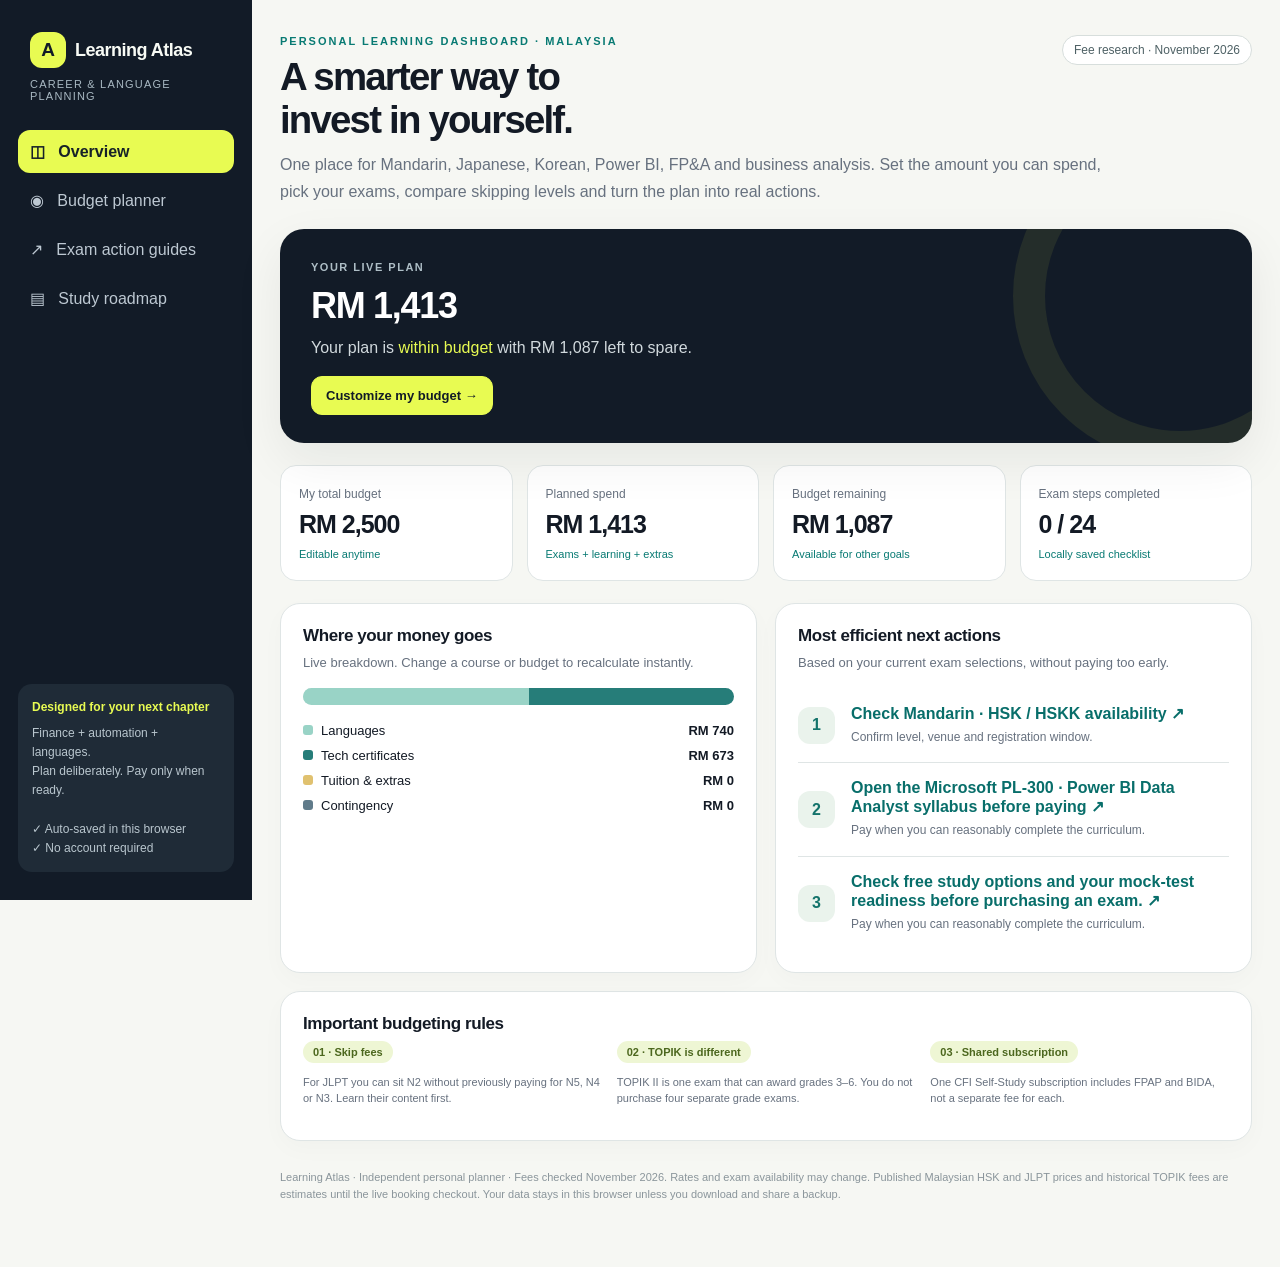
==== atlas.html @ 5344b218 "Make original interactive Learning Atlas available inside hub" ====
<!doctype html>
<html lang="en"><head><meta charset="utf-8"><meta name="viewport" content="width=device-width,initial-scale=1"><meta name="theme-color" content="#111827"><title>Learning Atlas | Career & Language Planner</title>
<style>
:root{--bg:#f6f7f3;--ink:#131a25;--muted:#67717f;--edge:#dfe5e5;--dark:#121b27;--lime:#e8fb52;--teal:#087a73;--pale:#eef4ef;--yellow:#fff7dc;--shadow:0 18px 50px rgba(17,30,32,.07)}*{box-sizing:border-box}body{margin:0;font-family:Inter,ui-sans-serif,-apple-system,BlinkMacSystemFont,"Segoe UI",sans-serif;background:var(--bg);color:var(--ink)}button,input,select{font:inherit}button{cursor:pointer}.app{display:flex;min-height:100vh}.sidebar{width:252px;min-width:252px;background:var(--dark);color:#f8fbf5;padding:28px 18px;display:flex;flex-direction:column;gap:24px;position:sticky;top:0;height:100vh}.brand{padding:4px 12px}.brand .monogram{display:inline-flex;align-items:center;justify-content:center;background:var(--lime);color:var(--dark);font-size:19px;font-weight:900;width:36px;height:36px;border-radius:12px;margin-right:9px}.brand b{font-size:18px;letter-spacing:-.5px}.brand small{display:block;color:#a9b9c3;margin-top:10px;font-size:11px;letter-spacing:1.2px;text-transform:uppercase}.nav{display:grid;gap:6px}.nav button{width:100%;display:flex;text-align:left;align-items:center;gap:11px;border:0;border-radius:12px;padding:12px;background:transparent;color:#bdc8d2}.nav button.active{background:var(--lime);color:#172128;font-weight:800}.nav button:hover:not(.active){background:#233343;color:#fff}.side-note{margin-top:auto;background:#1f2b37;padding:14px;border-radius:14px;font-size:12px;line-height:1.6;color:#b9c6ce}.main{flex:1;min-width:0;padding:35px max(28px,calc((100vw - 1450px)/2));max-width:calc(100% - 252px)}.section{display:none}.section.active{display:block}.eyebrow{font-size:11px;letter-spacing:2px;font-weight:800;color:var(--teal);text-transform:uppercase}.toprow{display:flex;align-items:start;justify-content:space-between;gap:20px}.page-title{font-size:clamp(28px,3vw,46px);line-height:1.11;letter-spacing:-1.8px;margin:9px 0 11px}.sub{color:var(--muted);line-height:1.65;max-width:850px;margin:0 0 24px}.pill{display:inline-block;border:1px solid #d7dedc;border-radius:100px;padding:7px 11px;font-size:12px;color:#4e6165;background:#fff;white-space:nowrap}.hero{background:var(--dark);color:#fff;border-radius:24px;padding:28px 31px;box-shadow:var(--shadow);margin-bottom:22px;position:relative;overflow:hidden}.hero:after{content:"";position:absolute;border:32px solid rgba(232,251,82,.08);height:270px;width:270px;border-radius:50%;right:-95px;top:-100px;pointer-events:none}.hero small{color:#aebec6;letter-spacing:1.5px;font-weight:700;font-size:11px}.hero h2{font-size:36px;letter-spacing:-1.3px;margin:10px 0 8px}.hero p{color:#d1d9dd;max-width:780px;line-height:1.6;margin:0}.hero em{color:var(--lime);font-style:normal}.kpis{display:grid;grid-template-columns:repeat(4,minmax(0,1fr));gap:14px;margin:17px 0 22px}.stat{border:1px solid var(--edge);border-radius:16px;padding:18px;background:#fff}.stat b{font-size:25px;letter-spacing:-1px;display:block;margin:8px 0 5px}.stat span{font-size:12px;color:var(--muted)}.stat small{font-size:11px;color:var(--teal)}.panel{border:1px solid var(--edge);border-radius:20px;background:#fff;box-shadow:0 8px 24px rgba(8,24,35,.025);padding:22px;margin-bottom:18px}.panel h3{font-size:17px;letter-spacing:-.4px;margin:0 0 7px}.panel .desc{font-size:13px;color:var(--muted);line-height:1.55;margin:0 0 15px}.panelbar{display:flex;align-items:center;justify-content:space-between;gap:15px}.grid2{display:grid;grid-template-columns:1fr 1fr;gap:18px}.grid3{display:grid;grid-template-columns:repeat(3,1fr);gap:15px}.field{display:flex;flex-direction:column;gap:7px}.field label{font-size:12px;font-weight:750;color:#4c5863}.field input:not([type=checkbox]),.field select{border:1px solid #d7e0e1;border-radius:11px;padding:11px 12px;width:100%;background:#fff;color:var(--ink);outline:none;min-width:0}.field input:focus,.field select:focus{outline:2px solid #d7ef7a;border-color:#9db62f}.tiny{font-size:11px;color:var(--muted);line-height:1.5}.budgetlarge{display:flex;align-items:center;justify-content:space-between;gap:12px;margin:9px 0 18px}.budgetlarge output{font-size:33px;font-weight:850;letter-spacing:-1px}.budgetlarge input{max-width:160px;text-align:right}input[type=range]{width:100%;accent-color:var(--teal)}.grid-numbers{display:grid;grid-template-columns:repeat(3,1fr);gap:13px}.small-card{padding:15px;border:1px solid var(--edge);border-radius:15px;background:#fafcf9}.small-card b{font-size:21px}.small-card small{display:block;color:var(--muted);font-size:11px;margin-top:6px}.badge{display:inline-flex;border-radius:100px;background:#eef6d4;color:#4c671e;padding:5px 10px;font-size:11px;font-weight:750}.badge.warn{background:#fff0db;color:#996013}.badge.red{background:#ffebe9;color:#b83d36}.btn{border:1px solid #d6e0e0;background:#fff;color:var(--ink);border-radius:11px;font-weight:750;padding:11px 14px;display:inline-flex;justify-content:center;align-items:center;gap:6px;text-decoration:none;font-size:13px}.btn.primary{background:var(--dark);color:#fff;border-color:var(--dark)}.btn.lime{background:var(--lime);color:var(--dark);border-color:var(--lime)}.btn:hover{filter:brightness(.97);transform:translateY(-1px)}.buttonrow{display:flex;flex-wrap:wrap;gap:9px}.choice{display:flex;align-items:center;gap:9px}.toggle{accent-color:var(--teal);width:17px;height:17px;flex:none}.programs{display:grid;gap:12px}.program{border:1px solid var(--edge);border-radius:15px;padding:15px;display:grid;grid-template-columns:1fr auto;gap:12px}.program h4{margin:0 0 6px;font-size:14px}.program p{margin:0;color:var(--muted);font-size:12px;line-height:1.45}.program .price{font-weight:800;font-size:16px}.program .right{text-align:right;display:flex;flex-direction:column;align-items:flex-end;gap:9px}.program .right input{width:91px;border-radius:8px;border:1px solid #d6e1dd;padding:7px;text-align:right;font-size:12px}.divider{height:1px;background:var(--edge);margin:20px 0}.costrow{display:flex;align-items:center;justify-content:space-between;gap:12px;padding:9px 0;font-size:13px}.costrow strong{font-size:15px}.costrow.total{padding-top:18px;border-top:1px solid var(--edge);font-size:18px;font-weight:800}.costrow.total strong{font-size:25px}.progress{height:12px;border-radius:100px;background:#e6ebec;overflow:hidden}.progress>div{height:100%;background:#18968c;transition:width .18s}.note{border-left:4px solid #d6e97a;padding:13px 16px;border-radius:0 10px 10px 0;background:#f7fadf;color:#41504b;font-size:12px;line-height:1.65}.note.warn{border-color:#e8bd69;background:#fff6e5}.comparison{overflow-x:auto}.comparison table{width:100%;border-collapse:collapse;min-width:490px}.comparison th{text-align:left;background:#f5f8f7;color:#47565b;font-size:12px;padding:12px;border-bottom:1px solid var(--edge)}.comparison td{padding:13px 12px;border-bottom:1px solid #e8eeee;font-size:13px}.comparison tr:last-child td{border:0}.comparison td:last-child,.comparison th:last-child{text-align:right;font-variant-numeric:tabular-nums}.roadrow{display:flex;gap:16px;align-items:center;padding:16px 0;border-bottom:1px solid var(--edge)}.roadrow:last-child{border:0}.roadnum{width:37px;height:37px;border-radius:12px;background:#eaf3ec;color:#14736b;display:flex;justify-content:center;align-items:center;font-weight:900;flex:none}.roadrow p{font-size:12px;color:var(--muted);line-height:1.55;margin:5px 0 0}.examcard{border:1px solid var(--edge);border-radius:18px;padding:20px;margin:0 0 17px;background:#fff}.examtop{display:flex;gap:12px;justify-content:space-between;align-items:start}.examtop h3{margin:0 0 5px}.examtop small{color:var(--muted)}.steps{display:grid;gap:10px;margin-top:18px}.step{display:flex;align-items:flex-start;gap:10px;padding:12px 13px;background:#f7f9f7;border:1px solid #ecf0ed;border-radius:12px}.step input{accent-color:#087a73;flex:none;margin-top:3px}.step span{font-size:13px;line-height:1.48}.step.done span{text-decoration:line-through;color:#88938d}.step .no{display:inline-block;color:#188278;font-weight:850;margin-right:4px}.inlineprice{display:flex;gap:8px;align-items:center;flex-wrap:wrap}.subheading{font-size:21px;letter-spacing:-.7px;margin:26px 0 14px}.fold{border:1px solid #e0e7e7;border-radius:13px;overflow:hidden;margin:12px 0}.fold summary{cursor:pointer;font-weight:750;font-size:13px;padding:16px;background:#fbfcfb}.fold .inside{padding:0 16px 17px;font-size:13px;line-height:1.65;color:#46545c}.mark{color:var(--teal);font-weight:750}.tools{display:flex;flex-wrap:wrap;gap:8px}.footer{font-size:11px;color:#8a959b;margin:28px 0;line-height:1.6}.hidden{display:none!important}.responsive-switch{display:none}.chart{display:flex;height:17px;border-radius:30px;overflow:hidden;background:#e6eeec}.chart>span{display:block;height:100%}.chart .a{background:#99d3c6}.chart .b{background:#267d79}.chart .c{background:#e0c16f}.chart .d{background:#607b8a}.toast{position:fixed;bottom:22px;right:22px;padding:12px 16px;background:#18232d;color:#fff;border-radius:12px;box-shadow:var(--shadow);z-index:100;opacity:0;transform:translateY(8px);transition:.2s;pointer-events:none;font-size:13px}.toast.show{opacity:1;transform:translateY(0)}.roundpill{font-size:11px;color:var(--muted);border:1px solid var(--edge);border-radius:100px;padding:5px 8px}.amount{font-variant-numeric:tabular-nums}.actionslink{color:#086e6a;text-decoration:none;font-weight:750}.actionslink:hover{text-decoration:underline}@media(max-width:1040px){.sidebar{width:210px;min-width:210px}.main{max-width:calc(100% - 210px);padding:28px 22px}.grid2{grid-template-columns:1fr}.grid3{grid-template-columns:1fr 1fr}}@media(max-width:720px){.app{display:block}.sidebar{position:relative;width:100%;height:auto;min-width:0;padding:14px;gap:10px}.brand{display:flex;align-items:center;gap:8px;padding:0 4px}.brand small{display:none}.nav{display:flex;gap:6px;overflow-x:auto;padding:3px}.nav button{width:auto;flex:none;font-size:12px;white-space:nowrap;padding:10px 11px}.side-note{display:none}.main{max-width:100%;padding:23px 14px}.hero{padding:23px}.hero h2{font-size:28px}.kpis{grid-template-columns:repeat(2,1fr);gap:9px}.stat{padding:13px}.stat b{font-size:21px}.grid3{grid-template-columns:1fr}.panel{padding:16px}.toprow{display:block}.toprow .pill{margin:6px 0 15px}.budgetlarge{flex-wrap:wrap}.budgetlarge input{max-width:130px}.grid-numbers{grid-template-columns:1fr 1fr}.examtop{flex-direction:column}.program{grid-template-columns:1fr}.program .right{align-items:flex-start;text-align:left;flex-direction:row;justify-content:space-between}.roundpill{white-space:normal}}@media print{.sidebar,.buttonrow,.btn,.tools{display:none!important}.main{max-width:100%;padding:5px}.section{display:block!important;break-before:page}.panel{box-shadow:none}.examcard{break-inside:avoid}body{background:#fff}}
</style></head><body>
<div class="app"><aside class="sidebar"><div class="brand"><span class="monogram">A</span><b>Learning Atlas</b><small>Career & language planning</small></div><nav class="nav" aria-label="Sections"><button data-page="overview" class="active">◫ &nbsp; Overview</button><button data-page="budget">◉ &nbsp; Budget planner</button><button data-page="exams">↗ &nbsp; Exam action guides</button><button data-page="roadmap">▤ &nbsp; Study roadmap</button></nav><div class="side-note"><b style="color:#e8fb52">Designed for your next chapter</b><div style="margin-top:7px">Finance + automation + languages.<br>Plan deliberately. Pay only when ready.<br><br>✓ Auto-saved in this browser<br>✓ No account required</div></div></aside>
<main class="main">
<section id="overview" class="section active"><div class="toprow"><div><div class="eyebrow">Personal learning dashboard · Malaysia</div><h1 class="page-title">A smarter way to<br>invest in yourself.</h1></div><span class="pill">Fee research · November 2026</span></div><p class="sub">One place for Mandarin, Japanese, Korean, Power BI, FP&A and business analysis. Set the amount you can spend, pick your exams, compare skipping levels and turn the plan into real actions.</p><div class="hero"><small>YOUR LIVE PLAN</small><h2 id="heroTotal">RM 0</h2><p id="heroText">Your budget responds to every choice you make.</p><div style="margin-top:15px"><button class="btn lime" data-go="budget">Customize my budget →</button></div></div><div class="kpis"><div class="stat"><span>My total budget</span><b id="kBudget">RM 0</b><small>Editable anytime</small></div><div class="stat"><span>Planned spend</span><b id="kSpend">RM 0</b><small>Exams + learning + extras</small></div><div class="stat"><span>Budget remaining</span><b id="kLeft">RM 0</b><small id="kLeftStatus">Based on your selections</small></div><div class="stat"><span>Exam steps completed</span><b id="kDone">0 / 0</b><small>Locally saved checklist</small></div></div><div class="grid2"><div class="panel"><h3>Where your money goes</h3><p class="desc">Live breakdown. Change a course or budget to recalculate instantly.</p><div class="chart" id="breakdown"></div><div id="breakdownLegend" style="display:grid;gap:10px;margin-top:18px"></div></div><div class="panel"><h3>Most efficient next actions</h3><p class="desc">Based on your current exam selections, without paying too early.</p><div id="nextActions"></div></div></div><div class="panel"><h3>Important budgeting rules</h3><div class="grid3"><div><span class="badge">01 · Skip fees</span><p class="tiny">For JLPT you can sit N2 without previously paying for N5, N4 or N3. Learn their content first.</p></div><div><span class="badge">02 · TOPIK is different</span><p class="tiny">TOPIK II is one exam that can award grades 3–6. You do not purchase four separate grade exams.</p></div><div><span class="badge">03 · Shared subscription</span><p class="tiny">One CFI Self-Study subscription includes FPAP and BIDA, not a separate fee for each.</p></div></div></div></section>
<section id="budget" class="section"><div class="eyebrow">Interactive cost planner</div><h1 class="page-title">Make the numbers<br>work for you.</h1><p class="sub">Every control is connected. Change your maximum budget, exams, study-material allowances, exchange rate or published fees and see the totals and savings update immediately.</p><div class="panel"><div class="panelbar"><h3>01. Set your maximum budget</h3><span class="badge" id="budgetBadge">Your budget</span></div><div class="budgetlarge"><output id="budgetDisplay">RM 2,500</output><div class="field"><label for="budgetInput">Enter exact budget (RM)</label><input id="budgetInput" type="number" min="0" step="50"></div></div><input id="budgetSlider" type="range" min="0" max="15000" step="50"><div style="display:flex;justify-content:space-between" class="tiny"><span>RM0</span><span>RM15,000</span></div><div class="divider"></div><div class="grid3"><div class="field"><label for="fx">USD → MYR conversion rate</label><input id="fx" type="number" min="0.1" step="0.01"></div><div class="field"><label for="weeklyHours">Hours you can study weekly</label><input id="weeklyHours" type="number" min="1" max="60" step="1"></div><div class="field"><label for="buffer">Retake/price buffer (%)</label><input id="buffer" type="number" min="0" max="100" step="5"></div></div><p class="tiny" style="margin-bottom:0">The currency rate is an editable planning input, not a live FX feed. Actual Malaysian checkout prices may differ.</p></div>
<div class="panel"><h3>02. Choose language exams</h3><p class="desc">The “direct” cost is one exam at your selected level. The “every level” total shows how much you'd spend if you also sat all lower exams. Choose the approach separately for each language.</p><div class="grid3" id="languageControls"></div></div>
<div class="panel"><h3>03. Choose professional qualifications</h3><p class="desc">Select the exams or subscriptions you really want. Change any fee to match the price at checkout. For CFI, one subscription covers multiple certifications.</p><div class="programs" id="certControls"></div></div>
<div class="panel"><h3>04. Budget for learning, not just exams</h3><p class="desc">Books, classes and additional expenses are separate from exam fees. Enter your own actual quotes; leave at RM0 to self-study for free.</p><div class="grid3"><div class="field"><label>Mandarin classes/materials (RM)</label><input type="number" min="0" id="extraMandarin"></div><div class="field"><label>Japanese classes/materials (RM)</label><input type="number" min="0" id="extraJapanese"></div><div class="field"><label>Korean classes/materials (RM)</label><input type="number" min="0" id="extraKorean"></div><div class="field"><label>Tech courses/books (RM)</label><input type="number" min="0" id="extraTech"></div><div class="field"><label>Travel to exam centres (RM)</label><input type="number" min="0" id="extraTravel"></div><div class="field"><label>Other fees (RM)</label><input type="number" min="0" id="extraOther"></div></div><div class="divider"></div><h3>Custom expense items</h3><p class="desc">Add anything else: private tutors, a new certification, retake, or a paid coding course. These amounts enter your total automatically.</p><div class="grid3"><div class="field"><label>Item description</label><input id="customName" placeholder="e.g. Japanese textbook"></div><div class="field"><label>Cost (RM)</label><input id="customCost" type="number" min="0" placeholder="e.g. 80"></div><div class="field" style="justify-content:flex-end"><button class="btn primary" id="addCustom">+ Add this cost</button></div></div><div id="customItems" style="margin-top:14px"></div></div>
<div class="panel"><h3>05. Your result</h3><div id="totalRows"></div><div class="divider"></div><div id="balanceBadge"></div><div style="margin-top:16px" class="progress"><div id="budgetBar"></div></div><div class="divider"></div><h3>What do you save by skipping lower exams?</h3><div class="comparison"><table><thead><tr><th>Language</th><th>Direct exam</th><th>Every lower level + target</th><th>Savings</th></tr></thead><tbody id="compareRows"></tbody></table></div><div class="note" style="margin-top:16px">The comparison keeps the same selected target level. It compares examination fees only, not the time spent studying the earlier syllabus. Additional speaking fees for elective HSKK at levels 1–2 are not included.</div><div class="buttonrow" style="margin-top:18px"><button class="btn primary" id="exportPlan">↓ Download my plan (JSON)</button><button class="btn" id="csvExport">↓ Budget CSV</button><button class="btn" data-go="exams">Open exam action guides ↗</button></div></div></section>
<section id="exams" class="section"><div class="eyebrow">From planning to booking</div><h1 class="page-title">Know exactly<br>what to do next.</h1><p class="sub">Use these checklists as you register. Tick each completed step. Your progress is saved in this browser. Official registration links open the provider's website in a new tab; this planner does not book or pay on your behalf.</p><div class="panel"><div class="panelbar"><div><h3>Your actionable examination list</h3><p class="desc">Shows your three selected language exams and any professional certifications.</p></div><button class="btn" id="resetSteps">Reset checklists</button></div><div id="examCards"></div></div><div class="note warn">Current availability: JLPT December 2026 registration closed on 31 August 2026. Watch for the next Malaysian registration announcement. TOPIK Malaysia registration is session-specific. HSK dates and venues must be selected in its live portal. Never transfer funds until the live organiser notice confirms the amount and instructions.</div></section>
<section id="roadmap" class="section"><div class="eyebrow">Study without overloading yourself</div><h1 class="page-title">Your learning<br>roadmap.</h1><p class="sub">Change your available study hours in the Budget Planner and your weekly allocation will update. These are planning estimates, not guarantees of exam readiness.</p><div class="panel"><h3>Suggested weekly time allocation</h3><p class="desc" id="hoursIntro"></p><div id="allocation"></div></div><div class="panel"><h3>Estimated hours to your selected targets</h3><p class="desc">Cumulative beginner-to-target estimates. These don't replace official syllabi or mock-test results.</p><div id="durationCards" class="grid3"></div></div><div class="panel"><h3>Practical 12-month learning sequence</h3><div id="timeline"></div></div><div class="panel"><h3>Tools to keep your plan portable</h3><p class="desc">Local browser storage remembers your choices and checklist ticks on this browser. Download a backup if you change devices or clear browser data.</p><div class="tools"><button class="btn primary" id="exportBackup">Download full backup</button><label class="btn" for="importBackup">Import backup file<input id="importBackup" style="display:none" type="file" accept="application/json,.json"></label><button class="btn" onclick="window.print()">Print / save as PDF</button><button class="btn" id="resetAll">Reset plan</button></div></div></section>
<div class="footer">Learning Atlas · Independent personal planner · Fees checked November 2026. Rates and exam availability may change. Published Malaysian HSK and JLPT prices and historical TOPIK fees are estimates until the live booking checkout. Your data stays in this browser unless you download and share a backup.</div></main></div><div id="toast" class="toast" role="status"></div>
<script>
const DATA={
 hsk:{name:'Mandarin · HSK / HSKK',levels:[['none','No HSK exam',0],['1','HSK 1',120],['2','HSK 2',150],['3','HSK 3 + HSKK beginner',300],['4','HSK 4 + HSKK intermediate',370],['5','HSK 5 + HSKK advanced',430],['6','HSK 6 + HSKK advanced',460]],url:'https://www.hsk-ibt.com.my/hsk-registration/',notice:'https://www.hsk-ibt.com.my/hsk-test-fees/',guide:['Check the Malaysian HSK test dates and choose a centre such as Kota Damansara or Sungai Long.','Choose your target level and available test date. HSK 3–6 include mandatory HSKK speaking.','Prepare a MyKad scan, digital passport-style photograph and your personal contact details.','Check the exact fee and pay using the published DuitNow/bank-transfer or Touch ’n Go instructions.','Attach the payment proof and documents; submit the registration form.','Check the confirmation email, test venue and admission instructions before the exam.'],note:'Malaysian organiser charges HSKK together with HSK 3–6. Centre-based computer exam. Lower levels do not have to be passed first.'},
 jlpt:{name:'Japanese · JLPT',levels:[['none','No JLPT exam',0],['N5','N5',160],['N4','N4',160],['N3','N3',200],['N2','N2',200],['N1','N1',200]],url:'https://jlpt.jlsm.org/',notice:'https://www.jfkl.org.my/japanese-language-proficiency-test/jlpt-in-malaysia/',guide:['Check the Japan Foundation KL/JLSM announcement for the NEXT registration dates. December 2026 is already closed.','Choose your level N5–N1 and test site in the official Malaysian online portal.','Prepare an email address, NRIC/passport details, Malaysian mailing address and language-learning background.','Complete the form and check the registration acknowledgement/reference number.','Follow the portal’s online payment instructions; save the payment confirmation.','Download/keep the exam voucher and check the venue and rules well before exam day.'],note:'Official Malaysian registration is usually open briefly before July/December sittings; no prerequisite levels. 2026 fees are based on a local organiser announcement; confirm the next sitting.'},
 topik:{name:'Korean · TOPIK',levels:[['none','No TOPIK exam',0],['I','TOPIK I · grades 1–2',120],['II','TOPIK II · grades 3–6',170]],url:'https://kecmy.com/en/',notice:'https://www.topik.go.kr/',guide:['Open Korean Education Center Malaysia and check its latest TOPIK notice for a Malaysia sitting.','Choose TOPIK I (grades 1–2) or TOPIK II (grades 3–6); check whether the session is paper-based or computer-based.','Read the Malaysia-specific registration period, form link, identity/photo requirements and venue.','Complete the current Malaysia form; use only the payment method and amount in the centre’s live notice.','Keep payment evidence and confirmation, and check the admission ticket instructions.','Take the exam and retrieve results through the examination provider when released.'],note:'TOPIK II awards grades 3–6 according to score; it is NOT one separate exam per grade. RM120/RM170 are 2026 Malaysia sitting reference fees, not verified upcoming checkout fees.'}
};
const CERTS=[
{id:'pl300',name:'Microsoft PL-300 · Power BI Data Analyst',usd:165,hours:85,priority:'Highest career impact',url:'https://learn.microsoft.com/en-us/credentials/certifications/exams/pl-300/',guide:['Sign in to Microsoft Learn with your personal Microsoft account.','Open the PL-300 study guide; learn Power Query, DAX, data modelling and report security.','Build and validate a finance KPI dashboard in Power BI Desktop.','Use official practice assessments; review weak topics before booking.','Select Schedule exam, Malaysia, delivery method and available Pearson VUE slot.','Check the actual MY checkout price, pay and retain confirmation.'],note:'US$165 is the official base reference; actual local price can differ.'},
{id:'cfi',name:'CFI Self-Study · FPAP + BIDA + FMVA',usd:497,hours:115,priority:'For FP&A / BI pathway',url:'https://corporatefinanceinstitute.com/pricing/',guide:['Review CFI Self-Study versus promotional offers; compare the actual renewal price.','Subscribe only when ready to study; the access is annual and can renew.','Choose FPAP, BIDA or both in the same active subscription.','Complete required courses, quizzes and relevant modelling/data projects.','Sit the included certification assessments/final exam when eligible.','Download the earned certificates; record the renewal date.'],note:'One annual subscription includes multiple CFI certifications. US$497 standard annual fee, not a per-certification charge.'},
{id:'ecba',name:'IIBA ECBA · Business Analysis',usd:395,hours:50,priority:'For Business Analyst roles',url:'https://www.iiba.org/business-analysis-certifications/ecba/',guide:['Open the IIBA ECBA page and check the live pricing/discount terms.','Create an IIBA account; review the exam blueprint and included learning journey.','Study stakeholder needs, requirements, process modelling and solution assessment.','Use the practice exam and identify weak areas.','Purchase/register, choose an online-proctored appointment and check system requirements.','Complete identification checks, sit the exam and retain your results.'],note:'US$395 standard price; IIBA has advertised temporary discounts. No mandatory previous work experience or logged training hours.'},
{id:'excel',name:'Microsoft Office Specialist Excel Expert · MO-211',usd:100,hours:30,priority:'Quick proof of Excel skill',url:'https://learn.microsoft.com/en-us/credentials/certifications/mos-excel-expert-m365-apps/',guide:['Read the MO-211 exam objectives.','Practise advanced formulas, workbook management, charts and automation tasks in Excel.','Find an authorised Certiport testing centre in Malaysia.','Confirm the centre’s current voucher, test and any administration fees.','Book an available slot, pay through the authorised centre and complete the practical exam.'],note:'US$100 is a planning allowance, not a verified Malaysia centre fee; replace with actual quote.'},
{id:'dp900',name:'Microsoft DP-900 · Azure Data Fundamentals',usd:99,hours:35,priority:'Data fundamentals',url:'https://learn.microsoft.com/en-us/credentials/certifications/exams/dp-900/',guide:['Sign into Microsoft Learn with a personal account.','Study relational/non-relational data and cloud analytics using free modules.','Take a practice assessment and revisit weak areas.','Schedule DP-900 via Pearson VUE in Malaysia.','Confirm the checkout fee, pay and keep your booking confirmation.'],note:'Official reference US$99; local taxes/exchange may differ.'},
{id:'pl900',name:'Microsoft PL-900 · Power Platform Fundamentals',usd:99,hours:28,priority:'Automation ecosystem',url:'https://learn.microsoft.com/en-us/credentials/certifications/exams/pl-900/',guide:['Study Power Apps, Power Automate, Dataverse and Copilot Studio on Microsoft Learn.','Build a small sample automated flow.','Take free practice assessments.','Schedule PL-900 through the official Microsoft/Pearson VUE page.','Verify the price, pay and keep your admission details.'],note:'Official reference US$99; checkout fee depends on the region.'}
,{id:'dp600',name:'Microsoft DP-600 · Fabric Analytics Engineer',usd:165,hours:110,priority:'Advanced BI engineering',url:'https://learn.microsoft.com/en-us/credentials/certifications/exams/dp-600/',guide:['Study Microsoft Fabric, semantic models and enterprise reporting patterns.','Practise datasets, SQL concepts and transformations.','Build a Fabric portfolio example with validation.','Take the official practice assessment.','Book through Microsoft Learn and confirm your local fee.'],note:'More advanced than PL-300; finish Power BI foundations first.'}
,{id:'googledata',name:'Google Cloud Associate Data Practitioner',usd:125,hours:65,priority:'Google Cloud data analytics',url:'https://cloud.google.com/learn/certification/data-practitioner',guide:['Read the current Google Cloud exam guide and requirements.','Practise data ingestion, exploration and governance with Google Cloud tools.','Take sample questions and verify your readiness.','Schedule through the authorised testing partner and check the Malaysia price.'],note:'US$125 planning reference; verify current local checkout.'}
,{id:'tableau',name:'Salesforce Certified Tableau Data Analyst',usd:200,hours:50,priority:'Advanced Tableau credential',url:'https://www.tableau.com/learn/certification',guide:['Review the current Tableau certification catalogue for Data Analyst.','Practise Tableau Prep, data modelling and dashboards.','Check the exam blueprint and prerequisites.','Schedule and pay through the official Salesforce/Tableau certification route.'],note:'You already hold Tableau Desktop Specialist, so this is optional.'}
,{id:'ai',name:'Microsoft AI-901 · Azure AI Fundamentals',usd:99,hours:35,priority:'AI foundations',url:'https://learn.microsoft.com/en-us/credentials/certifications/',guide:['Check the current Microsoft AI Fundamentals replacement exam title/availability.','Use official Microsoft Learn material and responsible AI lessons.','Complete a small original AI-assisted analytics exercise.','Schedule only the current exam through Microsoft Learn; confirm checkout.'],note:'The former AI-900 retired; check the current replacement and fee before paying.'}
,{id:'python',name:'Python Institute PCEP · Python Programmer',usd:69,hours:40,priority:'Python fundamentals',url:'https://pythoninstitute.org/pcep',guide:['Review the PCEP syllabus and practice Python data types, control flow and functions.','Write and debug small scripts without copying answers blindly.','Take official-style practice questions.','Purchase the eligible voucher and schedule the exam via Python Institute instructions.'],note:'US$69 is a starting fee estimate; voucher packages and retakes differ.'}
];
const INITIAL={budget:2500,fx:4.08,hours:8,buffer:0,languages:{hsk:{level:'4',mode:'direct'},jlpt:{level:'N3',mode:'direct'},topik:{level:'II',mode:'direct'}},selected:['pl300'],costs:{},extras:{Mandarin:0,Japanese:0,Korean:0,Tech:0,Travel:0,Other:0},custom:[],done:{}};
const KEY='learning-atlas-2026-v2';let state;try{state=Object.assign({},INITIAL,JSON.parse(localStorage.getItem(KEY)||'{}'))}catch{state=structuredClone(INITIAL)};function norm(){state.languages={...INITIAL.languages,...state.languages};state.selected=Array.isArray(state.selected)?state.selected:[];state.costs=state.costs||{};state.extras={...INITIAL.extras,...state.extras};state.done=state.done||{};state.custom=Array.isArray(state.custom)?state.custom:[];}norm();
const $=s=>document.querySelector(s),$$=s=>Array.from(document.querySelectorAll(s)),money=n=>'RM '+(Number(n)||0).toLocaleString('en-MY',{minimumFractionDigits:0,maximumFractionDigits:2}),esc=s=>String(s).replace(/[&<>"']/g,x=>({'&':'&amp;','<':'&lt;','>':'&gt;','"':'&quot;',"'":'&#39;'}[x]));function save(){try{localStorage.setItem(KEY,JSON.stringify(state))}catch{}}function toast(t){const e=$('#toast');e.textContent=t;e.classList.add('show');clearTimeout(window.tid);window.tid=setTimeout(()=>e.classList.remove('show'),2200)};
function tierCost(kind,level){const l=DATA[kind].levels.find(x=>x[0]===level);if(!l)return 0;const custom=state.costs[kind+':'+level];return custom!==undefined?Number(custom)||0:l[2]}
function langCost(kind){const a=state.languages[kind];if(a.level==='none')return 0;let levels=DATA[kind].levels.filter(x=>x[0]!=='none');if(kind==='topik'){return a.mode==='all'&&a.level==='II'?tierCost('topik','I')+tierCost('topik','II'):tierCost('topik',a.level)}const i=levels.findIndex(x=>x[0]===a.level);return a.mode==='all'?levels.slice(0,i+1).reduce((s,x)=>s+tierCost(kind,x[0]),0):tierCost(kind,a.level)}
function langEvery(kind){const cur=state.languages[kind],prev=cur.mode;cur.mode='all';const v=langCost(kind);cur.mode=prev;return v}
function certCost(c){return state.costs[c.id]!==undefined?Number(state.costs[c.id])||0:Math.round(c.usd*state.fx)}
function calc(){const languages=Object.keys(DATA).map(k=>({key:k,name:DATA[k].name,cost:langCost(k),every:langEvery(k)}));const langs=languages.reduce((s,x)=>s+x.cost,0),professional=CERTS.filter(c=>state.selected.includes(c.id)).reduce((s,x)=>s+certCost(x),0),extras=Object.values(state.extras).reduce((s,x)=>s+(Number(x)||0),0)+state.custom.reduce((s,x)=>s+(Number(x.cost)||0),0),before=langs+professional,buffer=Math.round(before*(Number(state.buffer)||0)/100),total=before+extras+buffer;return {languages,langs,professional,extras,buffer,total,left:Number(state.budget)-total,save:languages.reduce((s,x)=>s+(x.every-x.cost),0)}}
function setPage(p){$$('.section').forEach(el=>el.classList.toggle('active',el.id===p));$$('.nav button').forEach(el=>el.classList.toggle('active',el.dataset.page===p));window.scrollTo({top:0,behavior:'smooth'});if(p==='exams')renderExams();if(p==='roadmap')renderRoadmap()}
$$('[data-page]').forEach(e=>e.addEventListener('click',()=>setPage(e.dataset.page)));$$('[data-go]').forEach(e=>e.addEventListener('click',()=>setPage(e.dataset.go)));
function buildLang(){const root=$('#languageControls');root.innerHTML=Object.keys(DATA).map(key=>{const x=DATA[key],v=state.languages[key];return `<div class="small-card"><div style="display:flex;justify-content:space-between;align-items:start;gap:7px"><b style="font-size:15px">${esc(x.name)}</b><span class="roundpill" id="langCost-${key}"></span></div><div class="field" style="margin-top:17px"><label>Choose your target exam</label><select data-lang-level="${key}">${x.levels.map(o=>`<option value="${o[0]}" ${v.level===o[0]?'selected':''}>${esc(o[1])}</option>`).join('')}</select></div><div class="field" style="margin-top:12px"><label>Pay for which exams?</label><select data-lang-mode="${key}"><option value="direct" ${v.mode==='direct'?'selected':''}>Only selected target exam</option><option value="all" ${v.mode==='all'?'selected':''}>Every level up to target</option></select></div><div style="margin-top:13px" class="tiny">${key==='topik'?'TOPIK II can award grade 3–6 in one test.':'You can skip lower exam fees, but still study the earlier material.'}</div><div class="field" style="margin-top:13px"><label>Selected target exam price (RM)</label><input type="number" min="0" data-lang-price="${key}" value="${tierCost(key,v.level)}" ${v.level==='none'?'disabled':''}></div><a class="actionslink" style="font-size:12px;display:inline-block;margin-top:12px" href="${x.url}" target="_blank" rel="noopener">Official registration ↗</a></div>`}).join('');$$('[data-lang-level]').forEach(el=>el.addEventListener('change',()=>{state.languages[el.dataset.langLevel].level=el.value;save();buildLang();render()}));$$('[data-lang-mode]').forEach(el=>el.addEventListener('change',()=>{state.languages[el.dataset.langMode].mode=el.value;save();render()}));$$('[data-lang-price]').forEach(el=>el.addEventListener('input',()=>{const k=el.dataset.langPrice,level=state.languages[k].level;state.costs[k+':'+level]=Math.max(0,Number(el.value)||0);save();render()}))}
function buildCert(){const root=$('#certControls');root.innerHTML=CERTS.map(c=>`<div class="program"><div><div class="choice"><input class="toggle" aria-label="Include ${esc(c.name)}" type="checkbox" data-cert="${c.id}" ${state.selected.includes(c.id)?'checked':''}><h4>${esc(c.name)}</h4></div><p>${c.priority} · ~${c.hours} study hours · ${c.id==='cfi'?'One annual subscription':'Exam/course'}</p><a href="${c.url}" class="actionslink" target="_blank" rel="noopener" style="display:inline-block;margin-top:8px;font-size:12px">Official registration + syllabus ↗</a></div><div class="right"><div class="price" id="certPrice-${c.id}">${money(certCost(c))}</div><label class="tiny">Edit fee RM <input type="number" min="0" data-cert-price="${c.id}" value="${certCost(c)}"></label></div></div>`).join('');$$('[data-cert]').forEach(x=>x.addEventListener('change',()=>{if(x.checked){if(!state.selected.includes(x.dataset.cert))state.selected.push(x.dataset.cert)}else state.selected=state.selected.filter(t=>t!==x.dataset.cert);save();render()}));$$('[data-cert-price]').forEach(x=>x.addEventListener('input',()=>{state.costs[x.dataset.certPrice]=Math.max(0,Number(x.value)||0);save();render()}))}
function render(){const c=calc();$('#budgetDisplay').textContent=money(state.budget);$('#budgetInput').value=state.budget;$('#budgetSlider').value=Math.min(15000,state.budget);$('#fx').value=state.fx;$('#weeklyHours').value=state.hours;$('#buffer').value=state.buffer;$('#kBudget').textContent=money(state.budget);$('#kSpend').textContent=money(c.total);$('#kLeft').textContent=money(Math.abs(c.left));$('#kLeftStatus').textContent=c.left>=0?'Available for other goals':'Amount over your budget';$('#heroTotal').textContent=money(c.total);$('#heroText').innerHTML=c.left>=0?`Your plan is <em>within budget</em> with ${money(c.left)} left to spare.`:`Your plan is <em>${money(-c.left)} over budget</em>. Choose fewer exams, skip lower-level exam fees, or adjust your allowance.`;$('#budgetBadge').textContent=c.left>=0?'Within budget':'Over budget';$('#budgetBadge').className='badge'+(c.left>=0?'':' red');const d=Object.values(state.done).filter(Boolean).length;const count=allSteps().length;$('#kDone').textContent=d+' / '+count;const cats=[['Languages',c.langs,'#99d3c6'],['Tech certificates',c.professional,'#267d79'],['Tuition & extras',c.extras,'#e0c16f'],['Contingency',c.buffer,'#607b8a']];$('#breakdown').innerHTML=cats.map(x=>`<span style="width:${c.total?100*x[1]/c.total:0}%;background:${x[2]}"></span>`).join('');$('#breakdownLegend').innerHTML=cats.map(x=>`<div style="display:flex;align-items:center;justify-content:space-between;font-size:13px"><span><span style="display:inline-block;width:10px;height:10px;border-radius:3px;background:${x[2]};margin-right:8px"></span>${x[0]}</span><b>${money(x[1])}</b></div>`).join('');$('#nextActions').innerHTML=nextActionHtml();$('#customItems').innerHTML=state.custom.map((x,i)=>`<div class="costrow"><span>${esc(x.name)}</span><div class="inlineprice"><b>${money(x.cost)}</b><button class="btn" data-remove-custom="${i}" style="padding:5px 9px">Remove</button></div></div>`).join('');$$('[data-remove-custom]').forEach(el=>el.addEventListener('click',()=>{state.custom.splice(Number(el.dataset.removeCustom),1);save();render()}));$('#totalRows').innerHTML=[['Language exams',c.langs],['Professional qualifications',c.professional],['Books, classes & travel',c.extras],['Contingency / retake buffer',c.buffer]].map(([n,v])=>`<div class="costrow"><span>${n}</span><strong>${money(v)}</strong></div>`).join('')+`<div class="costrow total"><span>Total plan</span><strong>${money(c.total)}</strong></div>`;$('#balanceBadge').innerHTML=c.left>=0?`<span class="badge">✓ Within your budget by ${money(c.left)}</span>`:`<span class="badge red">⚠ Over budget by ${money(-c.left)}</span>`;$('#budgetBar').style.width=(state.budget?Math.min(100,100*c.total/state.budget):c.total?100:0)+'%';$('#budgetBar').style.background=c.left>=0?'#188e80':'#db7c45';$('#compareRows').innerHTML=c.languages.map(x=>`<tr><td>${esc(x.name.split(' · ')[0])}</td><td>${money(x.cost)}</td><td>${money(x.every)}</td><td style="color:#0b7b70;font-weight:800">${money(x.every-x.cost)}</td></tr>`).join('')+`<tr style="background:#f6f9ed;font-weight:800"><td>Total</td><td>${money(c.langs)}</td><td>${money(c.langs+c.save)}</td><td style="color:#0b7b70">${money(c.save)}</td></tr>`;for(const x of c.languages){const el=$('#langCost-'+x.key);if(el)el.textContent=money(x.cost)}for(const cert of CERTS){const el=$('#certPrice-'+cert.id);if(el)el.textContent=money(certCost(cert))}if($('#exams').classList.contains('active'))renderExams();if($('#roadmap').classList.contains('active'))renderRoadmap()}
function nextActionHtml(){const lang=Object.keys(DATA).filter(k=>state.languages[k].level!=='none');const first=state.selected[0];const list=[];if(lang.length)list.push([`Check <b>${esc(DATA[lang[0]].name)}</b> availability`,DATA[lang[0]].url]);if(first){const c=CERTS.find(x=>x.id===first);list.push([`Open the <b>${esc(c.name)}</b> syllabus before paying`,c.url])}list.push(['Check free study options and your mock-test readiness before purchasing an exam.','#']);return list.map((x,i)=>`<div class="roadrow"><div class="roadnum">${i+1}</div><div><a ${x[1]==='#'?'':`target="_blank" rel="noopener"`} href="${x[1]}" class="actionslink">${x[0]} ↗</a><p>${i===0?'Confirm level, venue and registration window.':'Pay when you can reasonably complete the curriculum.'}</p></div></div>`).join('')}
function activeExamItems(){const arr=[];for(const k of Object.keys(DATA)){let {level,mode}=state.languages[k];if(level==='none')continue;const x=DATA[k];const label=x.levels.find(z=>z[0]===level)[1];arr.push({id:k,title:x.name,sub:label+(mode==='all'?' · all lower exam fees included':' · direct target only'),url:x.url,notice:x.notice,steps:x.guide,note:x.note,price:langCost(k)})}for(const id of state.selected){const c=CERTS.find(x=>x.id===id);if(c)arr.push({id,title:c.name,sub:'Professional certification',url:c.url,steps:c.guide,note:c.note,price:certCost(c)})}return arr}
function allSteps(){return activeExamItems().flatMap(x=>x.steps.map((_,i)=>x.id+':'+i))}
function renderExams(){const root=$('#examCards');const active=activeExamItems();root.innerHTML=active.length?active.map((x)=>{const count=x.steps.filter((_,i)=>state.done[x.id+':'+i]).length;return `<article class="examcard"><div class="examtop"><div><h3>${esc(x.title)}</h3><small>${esc(x.sub)}</small><div style="margin-top:9px"><span class="badge">${count}/${x.steps.length} steps done</span><span class="roundpill">${money(x.price)}</span></div></div><div class="buttonrow"><a class="btn primary" href="${x.url}" target="_blank" rel="noopener">Open official portal ↗</a>${x.notice?`<a class="btn" href="${x.notice}" target="_blank" rel="noopener">Check notices ↗</a>`:''}</div></div><div class="steps">${x.steps.map((step,i)=>`<label class="step ${state.done[x.id+':'+i]?'done':''}"><input type="checkbox" data-step="${x.id+':'+i}" ${state.done[x.id+':'+i]?'checked':''}><span><span class="no">${i+1}.</span> ${esc(step)}</span></label>`).join('')}</div><p class="tiny" style="margin-top:13px"><b>Important:</b> ${esc(x.note)}</p></article>`}).join(''):'<p class="desc">Choose a language exam or professional certification in the Budget Planner to build your action checklist.</p>';$$('[data-step]').forEach(el=>el.addEventListener('change',()=>{state.done[el.dataset.step]=el.checked;save();render()}))}
const S_HOURS={hsk:{1:80,2:180,3:350,4:600,5:900,6:1300},jlpt:{N5:180,N4:350,N3:750,N2:1350,N1:2200},topik:{I:250,II:950}};
function renderRoadmap(){const picks=[];for(const k of Object.keys(DATA)){const l=state.languages[k].level;if(l!=='none')picks.push({title:DATA[k].name,hours:S_HOURS[k][l],weight:k==='hsk'?3:k==='jlpt'?2:1})}for(const id of state.selected){const c=CERTS.find(x=>x.id===id);if(c)picks.push({title:c.name,hours:c.hours,weight:id==='pl300'?2:1})}if(!picks.length){$('#allocation').innerHTML='<p class="tiny">Choose at least one exam to see your study allocation.</p>';$('#durationCards').innerHTML='';$('#timeline').innerHTML='';return}const weights=picks.reduce((s,x)=>s+x.weight,0);const hrs=Number(state.hours)||8;$('#hoursIntro').textContent=`With ${hrs} hours a week, this is one balanced starting allocation. Focus on fewer subjects if progress feels too slow.`;$('#allocation').innerHTML=picks.map(x=>{const weekly=Math.max(.3,hrs*x.weight/weights);return `<div style="margin:15px 0"><div class="costrow"><span>${esc(x.title)}</span><b>${weekly.toFixed(1)} h/week</b></div><div class="progress"><div style="width:${100*x.weight/weights}%"></div></div></div>`}).join('');$('#durationCards').innerHTML=picks.map(x=>{const w=hrs*x.weight/weights;const months=Math.ceil(x.hours/w/4.33);return `<div class="small-card"><b style="font-size:15px">${esc(x.title)}</b><small>~${x.hours.toLocaleString()} cumulative study hours</small><p style="margin-bottom:0;font-size:20px;font-weight:850">~${months} months</p><small>At current weekly allocation; highly variable by learner</small></div>`}).join('');const t=[['Now–Month 1','Choose one main language and one technical skill. Work through free material and a realistic sample week.'],['Months 2–3','Build a finance reporting project using Power BI; continue Mandarin listening, characters and conversation.'],['Months 4–6','Reassess readiness using mock exams, then register for one exam you can pass with confidence.'],['Months 7–9','Develop Japanese fundamentals and light Korean exposure; avoid paying for exams without practice readiness.'],['Months 10–12','Review proficiency and job targets; choose FPAP/ECBA only when you can use it immediately.']];$('#timeline').innerHTML=t.map((x,i)=>`<div class="roadrow"><div class="roadnum">${i+1}</div><div><b>${x[0]}</b><p>${x[1]}</p></div></div>`).join('')}
function bind(){$('#addCustom').addEventListener('click',()=>{const name=$('#customName').value.trim(),cost=Math.max(0,Number($('#customCost').value)||0);if(!name){toast('Enter a description first');return}state.custom.push({name,cost});$('#customName').value='';$('#customCost').value='';save();render();toast('Custom cost added')});function numerical(id,key,min=0){$('#'+id).addEventListener('input',e=>{state[key]=Math.max(min,Number(e.target.value)||0);save();render()})}numerical('budgetInput','budget');numerical('budgetSlider','budget');numerical('fx','fx',.01);numerical('weeklyHours','hours',1);numerical('buffer','buffer');for(const [id,key] of [['extraMandarin','Mandarin'],['extraJapanese','Japanese'],['extraKorean','Korean'],['extraTech','Tech'],['extraTravel','Travel'],['extraOther','Other']]){$('#'+id).value=state.extras[key]||0;$('#'+id).addEventListener('input',e=>{state.extras[key]=Math.max(0,Number(e.target.value)||0);save();render()})}$('#resetSteps').addEventListener('click',()=>{if(confirm('Clear completed exam checkboxes?')){state.done={};save();render();toast('Checklist progress reset')}});$('#exportPlan').addEventListener('click',()=>download('learning-atlas-my-plan.json',JSON.stringify({generated:new Date().toISOString(),state,summary:calc()},null,2),'application/json'));$('#exportBackup').addEventListener('click',()=>download('learning-atlas-backup.json',JSON.stringify({version:2,state},null,2),'application/json'));$('#csvExport').addEventListener('click',()=>{const c=calc(),rows=[['Item','Cost RM'],...c.languages.map(x=>[x.name,x.cost]),...CERTS.filter(x=>state.selected.includes(x.id)).map(x=>[x.name,certCost(x)]),...Object.entries(state.extras).map(([n,c])=>[n+' learning allowance',c]),...state.custom.map(x=>[x.name,x.cost]),['Buffer',c.buffer],['Total',c.total],['Budget',state.budget],['Remaining',c.left]];download('learning-atlas-budget.csv',rows.map(x=>x.map(v=>'"'+String(v).replaceAll('"','""')+'"').join(',')).join('\n'),'text/csv')});$('#importBackup').addEventListener('change',async e=>{const f=e.target.files[0];if(!f)return;try{const obj=JSON.parse(await f.text()),next=obj.state;if(!next||typeof next.budget!=='number'||!next.languages||!Array.isArray(next.selected))throw Error('Not a valid backup');state=next;norm();save();buildLang();buildCert();bindExtra();render();toast('Backup imported')}catch(err){alert('Could not import this backup: '+err.message)}e.target.value='' });$('#resetAll').addEventListener('click',()=>{if(confirm('Reset all settings and progress?')){state=JSON.parse(JSON.stringify(INITIAL));save();buildLang();buildCert();$$('#budget input');Object.entries({extraMandarin:'Mandarin',extraJapanese:'Japanese',extraKorean:'Korean',extraTech:'Tech',extraTravel:'Travel',extraOther:'Other'}).forEach(([id,k])=>$('#'+id).value=0);render();toast('Plan reset')}})}
function bindExtra(){Object.entries({extraMandarin:'Mandarin',extraJapanese:'Japanese',extraKorean:'Korean',extraTech:'Tech',extraTravel:'Travel',extraOther:'Other'}).forEach(([id,k])=>$('#'+id).value=state.extras[k]||0)}
function download(name,txt,type){const b=new Blob([txt],{type}),u=URL.createObjectURL(b),a=document.createElement('a');a.href=u;a.download=name;document.body.append(a);a.click();a.remove();setTimeout(()=>URL.revokeObjectURL(u),1000);toast('File downloaded')}
buildLang();buildCert();bindExtra();bind();render();
</script></body></html>
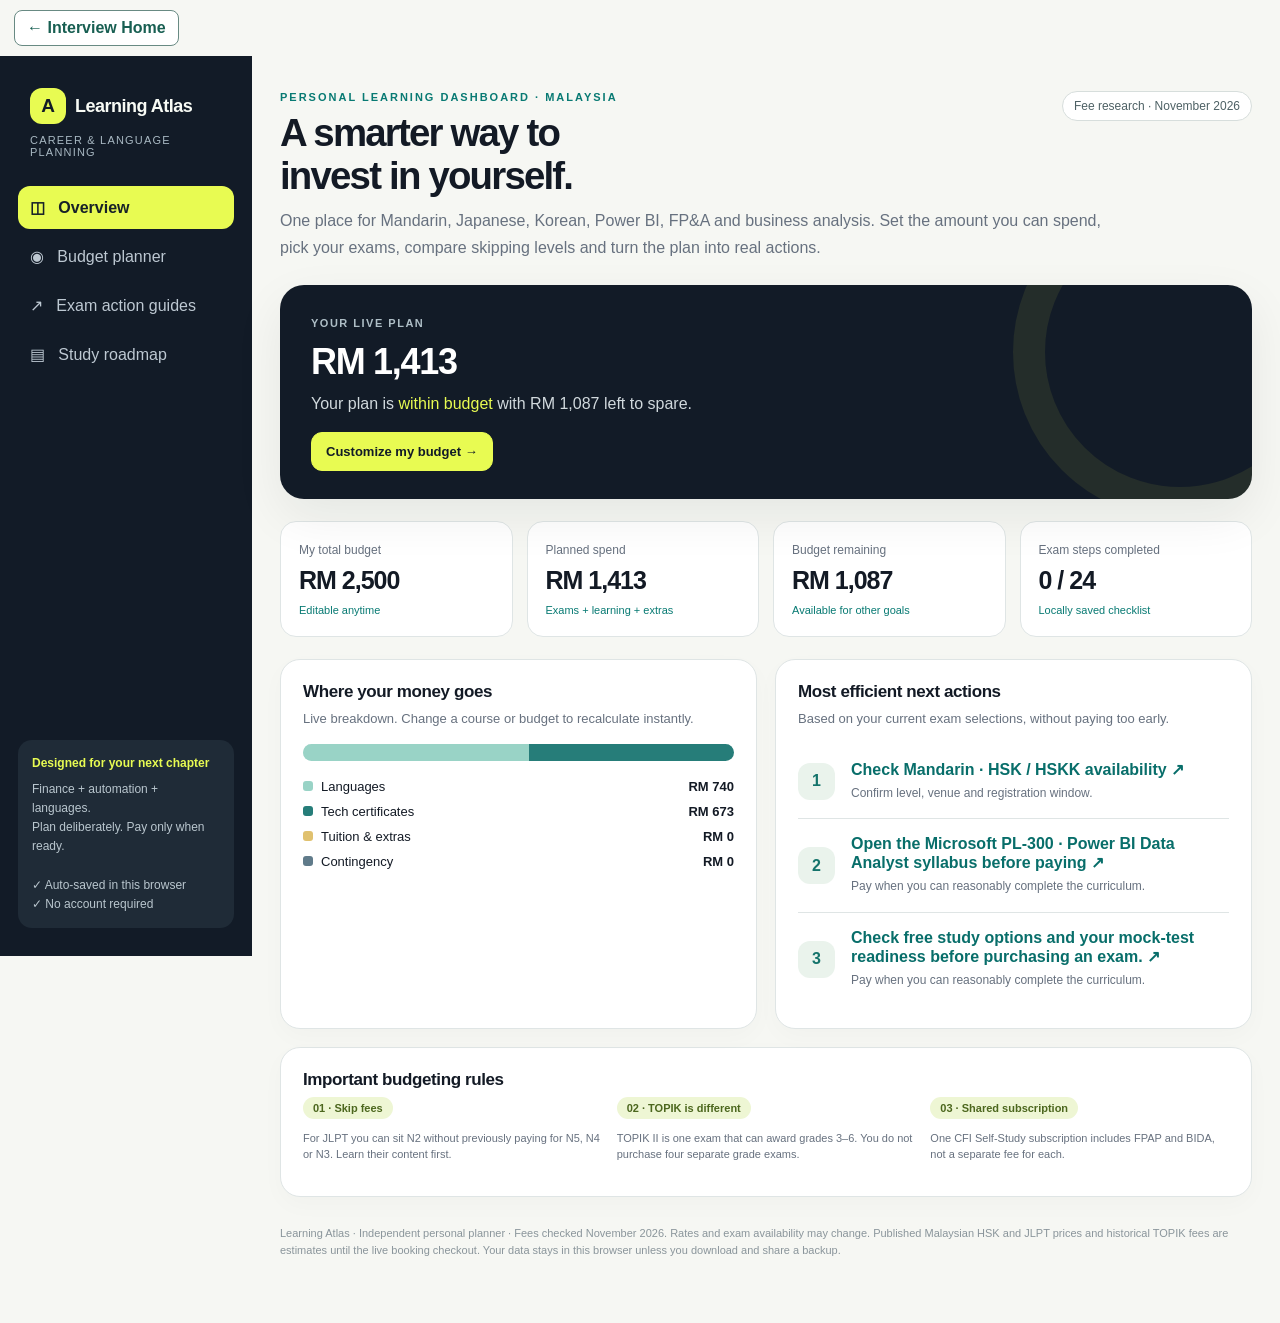
==== commit dcfbcacb: "Redesign interview studio around five guided learning questions" ====
--- a/atlas.html
+++ b/atlas.html
@@ -2,7 +2,7 @@
 <html lang="en"><head><meta charset="utf-8"><meta name="viewport" content="width=device-width,initial-scale=1"><meta name="theme-color" content="#111827"><title>Learning Atlas | Career & Language Planner</title>
 <style>
 :root{--bg:#f6f7f3;--ink:#131a25;--muted:#67717f;--edge:#dfe5e5;--dark:#121b27;--lime:#e8fb52;--teal:#087a73;--pale:#eef4ef;--yellow:#fff7dc;--shadow:0 18px 50px rgba(17,30,32,.07)}*{box-sizing:border-box}body{margin:0;font-family:Inter,ui-sans-serif,-apple-system,BlinkMacSystemFont,"Segoe UI",sans-serif;background:var(--bg);color:var(--ink)}button,input,select{font:inherit}button{cursor:pointer}.app{display:flex;min-height:100vh}.sidebar{width:252px;min-width:252px;background:var(--dark);color:#f8fbf5;padding:28px 18px;display:flex;flex-direction:column;gap:24px;position:sticky;top:0;height:100vh}.brand{padding:4px 12px}.brand .monogram{display:inline-flex;align-items:center;justify-content:center;background:var(--lime);color:var(--dark);font-size:19px;font-weight:900;width:36px;height:36px;border-radius:12px;margin-right:9px}.brand b{font-size:18px;letter-spacing:-.5px}.brand small{display:block;color:#a9b9c3;margin-top:10px;font-size:11px;letter-spacing:1.2px;text-transform:uppercase}.nav{display:grid;gap:6px}.nav button{width:100%;display:flex;text-align:left;align-items:center;gap:11px;border:0;border-radius:12px;padding:12px;background:transparent;color:#bdc8d2}.nav button.active{background:var(--lime);color:#172128;font-weight:800}.nav button:hover:not(.active){background:#233343;color:#fff}.side-note{margin-top:auto;background:#1f2b37;padding:14px;border-radius:14px;font-size:12px;line-height:1.6;color:#b9c6ce}.main{flex:1;min-width:0;padding:35px max(28px,calc((100vw - 1450px)/2));max-width:calc(100% - 252px)}.section{display:none}.section.active{display:block}.eyebrow{font-size:11px;letter-spacing:2px;font-weight:800;color:var(--teal);text-transform:uppercase}.toprow{display:flex;align-items:start;justify-content:space-between;gap:20px}.page-title{font-size:clamp(28px,3vw,46px);line-height:1.11;letter-spacing:-1.8px;margin:9px 0 11px}.sub{color:var(--muted);line-height:1.65;max-width:850px;margin:0 0 24px}.pill{display:inline-block;border:1px solid #d7dedc;border-radius:100px;padding:7px 11px;font-size:12px;color:#4e6165;background:#fff;white-space:nowrap}.hero{background:var(--dark);color:#fff;border-radius:24px;padding:28px 31px;box-shadow:var(--shadow);margin-bottom:22px;position:relative;overflow:hidden}.hero:after{content:"";position:absolute;border:32px solid rgba(232,251,82,.08);height:270px;width:270px;border-radius:50%;right:-95px;top:-100px;pointer-events:none}.hero small{color:#aebec6;letter-spacing:1.5px;font-weight:700;font-size:11px}.hero h2{font-size:36px;letter-spacing:-1.3px;margin:10px 0 8px}.hero p{color:#d1d9dd;max-width:780px;line-height:1.6;margin:0}.hero em{color:var(--lime);font-style:normal}.kpis{display:grid;grid-template-columns:repeat(4,minmax(0,1fr));gap:14px;margin:17px 0 22px}.stat{border:1px solid var(--edge);border-radius:16px;padding:18px;background:#fff}.stat b{font-size:25px;letter-spacing:-1px;display:block;margin:8px 0 5px}.stat span{font-size:12px;color:var(--muted)}.stat small{font-size:11px;color:var(--teal)}.panel{border:1px solid var(--edge);border-radius:20px;background:#fff;box-shadow:0 8px 24px rgba(8,24,35,.025);padding:22px;margin-bottom:18px}.panel h3{font-size:17px;letter-spacing:-.4px;margin:0 0 7px}.panel .desc{font-size:13px;color:var(--muted);line-height:1.55;margin:0 0 15px}.panelbar{display:flex;align-items:center;justify-content:space-between;gap:15px}.grid2{display:grid;grid-template-columns:1fr 1fr;gap:18px}.grid3{display:grid;grid-template-columns:repeat(3,1fr);gap:15px}.field{display:flex;flex-direction:column;gap:7px}.field label{font-size:12px;font-weight:750;color:#4c5863}.field input:not([type=checkbox]),.field select{border:1px solid #d7e0e1;border-radius:11px;padding:11px 12px;width:100%;background:#fff;color:var(--ink);outline:none;min-width:0}.field input:focus,.field select:focus{outline:2px solid #d7ef7a;border-color:#9db62f}.tiny{font-size:11px;color:var(--muted);line-height:1.5}.budgetlarge{display:flex;align-items:center;justify-content:space-between;gap:12px;margin:9px 0 18px}.budgetlarge output{font-size:33px;font-weight:850;letter-spacing:-1px}.budgetlarge input{max-width:160px;text-align:right}input[type=range]{width:100%;accent-color:var(--teal)}.grid-numbers{display:grid;grid-template-columns:repeat(3,1fr);gap:13px}.small-card{padding:15px;border:1px solid var(--edge);border-radius:15px;background:#fafcf9}.small-card b{font-size:21px}.small-card small{display:block;color:var(--muted);font-size:11px;margin-top:6px}.badge{display:inline-flex;border-radius:100px;background:#eef6d4;color:#4c671e;padding:5px 10px;font-size:11px;font-weight:750}.badge.warn{background:#fff0db;color:#996013}.badge.red{background:#ffebe9;color:#b83d36}.btn{border:1px solid #d6e0e0;background:#fff;color:var(--ink);border-radius:11px;font-weight:750;padding:11px 14px;display:inline-flex;justify-content:center;align-items:center;gap:6px;text-decoration:none;font-size:13px}.btn.primary{background:var(--dark);color:#fff;border-color:var(--dark)}.btn.lime{background:var(--lime);color:var(--dark);border-color:var(--lime)}.btn:hover{filter:brightness(.97);transform:translateY(-1px)}.buttonrow{display:flex;flex-wrap:wrap;gap:9px}.choice{display:flex;align-items:center;gap:9px}.toggle{accent-color:var(--teal);width:17px;height:17px;flex:none}.programs{display:grid;gap:12px}.program{border:1px solid var(--edge);border-radius:15px;padding:15px;display:grid;grid-template-columns:1fr auto;gap:12px}.program h4{margin:0 0 6px;font-size:14px}.program p{margin:0;color:var(--muted);font-size:12px;line-height:1.45}.program .price{font-weight:800;font-size:16px}.program .right{text-align:right;display:flex;flex-direction:column;align-items:flex-end;gap:9px}.program .right input{width:91px;border-radius:8px;border:1px solid #d6e1dd;padding:7px;text-align:right;font-size:12px}.divider{height:1px;background:var(--edge);margin:20px 0}.costrow{display:flex;align-items:center;justify-content:space-between;gap:12px;padding:9px 0;font-size:13px}.costrow strong{font-size:15px}.costrow.total{padding-top:18px;border-top:1px solid var(--edge);font-size:18px;font-weight:800}.costrow.total strong{font-size:25px}.progress{height:12px;border-radius:100px;background:#e6ebec;overflow:hidden}.progress>div{height:100%;background:#18968c;transition:width .18s}.note{border-left:4px solid #d6e97a;padding:13px 16px;border-radius:0 10px 10px 0;background:#f7fadf;color:#41504b;font-size:12px;line-height:1.65}.note.warn{border-color:#e8bd69;background:#fff6e5}.comparison{overflow-x:auto}.comparison table{width:100%;border-collapse:collapse;min-width:490px}.comparison th{text-align:left;background:#f5f8f7;color:#47565b;font-size:12px;padding:12px;border-bottom:1px solid var(--edge)}.comparison td{padding:13px 12px;border-bottom:1px solid #e8eeee;font-size:13px}.comparison tr:last-child td{border:0}.comparison td:last-child,.comparison th:last-child{text-align:right;font-variant-numeric:tabular-nums}.roadrow{display:flex;gap:16px;align-items:center;padding:16px 0;border-bottom:1px solid var(--edge)}.roadrow:last-child{border:0}.roadnum{width:37px;height:37px;border-radius:12px;background:#eaf3ec;color:#14736b;display:flex;justify-content:center;align-items:center;font-weight:900;flex:none}.roadrow p{font-size:12px;color:var(--muted);line-height:1.55;margin:5px 0 0}.examcard{border:1px solid var(--edge);border-radius:18px;padding:20px;margin:0 0 17px;background:#fff}.examtop{display:flex;gap:12px;justify-content:space-between;align-items:start}.examtop h3{margin:0 0 5px}.examtop small{color:var(--muted)}.steps{display:grid;gap:10px;margin-top:18px}.step{display:flex;align-items:flex-start;gap:10px;padding:12px 13px;background:#f7f9f7;border:1px solid #ecf0ed;border-radius:12px}.step input{accent-color:#087a73;flex:none;margin-top:3px}.step span{font-size:13px;line-height:1.48}.step.done span{text-decoration:line-through;color:#88938d}.step .no{display:inline-block;color:#188278;font-weight:850;margin-right:4px}.inlineprice{display:flex;gap:8px;align-items:center;flex-wrap:wrap}.subheading{font-size:21px;letter-spacing:-.7px;margin:26px 0 14px}.fold{border:1px solid #e0e7e7;border-radius:13px;overflow:hidden;margin:12px 0}.fold summary{cursor:pointer;font-weight:750;font-size:13px;padding:16px;background:#fbfcfb}.fold .inside{padding:0 16px 17px;font-size:13px;line-height:1.65;color:#46545c}.mark{color:var(--teal);font-weight:750}.tools{display:flex;flex-wrap:wrap;gap:8px}.footer{font-size:11px;color:#8a959b;margin:28px 0;line-height:1.6}.hidden{display:none!important}.responsive-switch{display:none}.chart{display:flex;height:17px;border-radius:30px;overflow:hidden;background:#e6eeec}.chart>span{display:block;height:100%}.chart .a{background:#99d3c6}.chart .b{background:#267d79}.chart .c{background:#e0c16f}.chart .d{background:#607b8a}.toast{position:fixed;bottom:22px;right:22px;padding:12px 16px;background:#18232d;color:#fff;border-radius:12px;box-shadow:var(--shadow);z-index:100;opacity:0;transform:translateY(8px);transition:.2s;pointer-events:none;font-size:13px}.toast.show{opacity:1;transform:translateY(0)}.roundpill{font-size:11px;color:var(--muted);border:1px solid var(--edge);border-radius:100px;padding:5px 8px}.amount{font-variant-numeric:tabular-nums}.actionslink{color:#086e6a;text-decoration:none;font-weight:750}.actionslink:hover{text-decoration:underline}@media(max-width:1040px){.sidebar{width:210px;min-width:210px}.main{max-width:calc(100% - 210px);padding:28px 22px}.grid2{grid-template-columns:1fr}.grid3{grid-template-columns:1fr 1fr}}@media(max-width:720px){.app{display:block}.sidebar{position:relative;width:100%;height:auto;min-width:0;padding:14px;gap:10px}.brand{display:flex;align-items:center;gap:8px;padding:0 4px}.brand small{display:none}.nav{display:flex;gap:6px;overflow-x:auto;padding:3px}.nav button{width:auto;flex:none;font-size:12px;white-space:nowrap;padding:10px 11px}.side-note{display:none}.main{max-width:100%;padding:23px 14px}.hero{padding:23px}.hero h2{font-size:28px}.kpis{grid-template-columns:repeat(2,1fr);gap:9px}.stat{padding:13px}.stat b{font-size:21px}.grid3{grid-template-columns:1fr}.panel{padding:16px}.toprow{display:block}.toprow .pill{margin:6px 0 15px}.budgetlarge{flex-wrap:wrap}.budgetlarge input{max-width:130px}.grid-numbers{grid-template-columns:1fr 1fr}.examtop{flex-direction:column}.program{grid-template-columns:1fr}.program .right{align-items:flex-start;text-align:left;flex-direction:row;justify-content:space-between}.roundpill{white-space:normal}}@media print{.sidebar,.buttonrow,.btn,.tools{display:none!important}.main{max-width:100%;padding:5px}.section{display:block!important;break-before:page}.panel{box-shadow:none}.examcard{break-inside:avoid}body{background:#fff}}
-</style></head><body>
+</style></head><body><a id="interview-return" href="inspired-financials.html#home" style="display:inline-block;margin:10px 14px;padding:8px 12px;border:1px solid #688a83;border-radius:8px;background:#fff;color:#185f52;text-decoration:none;font-weight:650">← Interview Home</a>
 <div class="app"><aside class="sidebar"><div class="brand"><span class="monogram">A</span><b>Learning Atlas</b><small>Career & language planning</small></div><nav class="nav" aria-label="Sections"><button data-page="overview" class="active">◫ &nbsp; Overview</button><button data-page="budget">◉ &nbsp; Budget planner</button><button data-page="exams">↗ &nbsp; Exam action guides</button><button data-page="roadmap">▤ &nbsp; Study roadmap</button></nav><div class="side-note"><b style="color:#e8fb52">Designed for your next chapter</b><div style="margin-top:7px">Finance + automation + languages.<br>Plan deliberately. Pay only when ready.<br><br>✓ Auto-saved in this browser<br>✓ No account required</div></div></aside>
 <main class="main">
 <section id="overview" class="section active"><div class="toprow"><div><div class="eyebrow">Personal learning dashboard · Malaysia</div><h1 class="page-title">A smarter way to<br>invest in yourself.</h1></div><span class="pill">Fee research · November 2026</span></div><p class="sub">One place for Mandarin, Japanese, Korean, Power BI, FP&A and business analysis. Set the amount you can spend, pick your exams, compare skipping levels and turn the plan into real actions.</p><div class="hero"><small>YOUR LIVE PLAN</small><h2 id="heroTotal">RM 0</h2><p id="heroText">Your budget responds to every choice you make.</p><div style="margin-top:15px"><button class="btn lime" data-go="budget">Customize my budget →</button></div></div><div class="kpis"><div class="stat"><span>My total budget</span><b id="kBudget">RM 0</b><small>Editable anytime</small></div><div class="stat"><span>Planned spend</span><b id="kSpend">RM 0</b><small>Exams + learning + extras</small></div><div class="stat"><span>Budget remaining</span><b id="kLeft">RM 0</b><small id="kLeftStatus">Based on your selections</small></div><div class="stat"><span>Exam steps completed</span><b id="kDone">0 / 0</b><small>Locally saved checklist</small></div></div><div class="grid2"><div class="panel"><h3>Where your money goes</h3><p class="desc">Live breakdown. Change a course or budget to recalculate instantly.</p><div class="chart" id="breakdown"></div><div id="breakdownLegend" style="display:grid;gap:10px;margin-top:18px"></div></div><div class="panel"><h3>Most efficient next actions</h3><p class="desc">Based on your current exam selections, without paying too early.</p><div id="nextActions"></div></div></div><div class="panel"><h3>Important budgeting rules</h3><div class="grid3"><div><span class="badge">01 · Skip fees</span><p class="tiny">For JLPT you can sit N2 without previously paying for N5, N4 or N3. Learn their content first.</p></div><div><span class="badge">02 · TOPIK is different</span><p class="tiny">TOPIK II is one exam that can award grades 3–6. You do not purchase four separate grade exams.</p></div><div><span class="badge">03 · Shared subscription</span><p class="tiny">One CFI Self-Study subscription includes FPAP and BIDA, not a separate fee for each.</p></div></div></div></section>
@@ -11,7 +11,28 @@
 <div class="panel"><h3>03. Choose professional qualifications</h3><p class="desc">Select the exams or subscriptions you really want. Change any fee to match the price at checkout. For CFI, one subscription covers multiple certifications.</p><div class="programs" id="certControls"></div></div>
 <div class="panel"><h3>04. Budget for learning, not just exams</h3><p class="desc">Books, classes and additional expenses are separate from exam fees. Enter your own actual quotes; leave at RM0 to self-study for free.</p><div class="grid3"><div class="field"><label>Mandarin classes/materials (RM)</label><input type="number" min="0" id="extraMandarin"></div><div class="field"><label>Japanese classes/materials (RM)</label><input type="number" min="0" id="extraJapanese"></div><div class="field"><label>Korean classes/materials (RM)</label><input type="number" min="0" id="extraKorean"></div><div class="field"><label>Tech courses/books (RM)</label><input type="number" min="0" id="extraTech"></div><div class="field"><label>Travel to exam centres (RM)</label><input type="number" min="0" id="extraTravel"></div><div class="field"><label>Other fees (RM)</label><input type="number" min="0" id="extraOther"></div></div><div class="divider"></div><h3>Custom expense items</h3><p class="desc">Add anything else: private tutors, a new certification, retake, or a paid coding course. These amounts enter your total automatically.</p><div class="grid3"><div class="field"><label>Item description</label><input id="customName" placeholder="e.g. Japanese textbook"></div><div class="field"><label>Cost (RM)</label><input id="customCost" type="number" min="0" placeholder="e.g. 80"></div><div class="field" style="justify-content:flex-end"><button class="btn primary" id="addCustom">+ Add this cost</button></div></div><div id="customItems" style="margin-top:14px"></div></div>
 <div class="panel"><h3>05. Your result</h3><div id="totalRows"></div><div class="divider"></div><div id="balanceBadge"></div><div style="margin-top:16px" class="progress"><div id="budgetBar"></div></div><div class="divider"></div><h3>What do you save by skipping lower exams?</h3><div class="comparison"><table><thead><tr><th>Language</th><th>Direct exam</th><th>Every lower level + target</th><th>Savings</th></tr></thead><tbody id="compareRows"></tbody></table></div><div class="note" style="margin-top:16px">The comparison keeps the same selected target level. It compares examination fees only, not the time spent studying the earlier syllabus. Additional speaking fees for elective HSKK at levels 1–2 are not included.</div><div class="buttonrow" style="margin-top:18px"><button class="btn primary" id="exportPlan">↓ Download my plan (JSON)</button><button class="btn" id="csvExport">↓ Budget CSV</button><button class="btn" data-go="exams">Open exam action guides ↗</button></div></div></section>
-<section id="exams" class="section"><div class="eyebrow">From planning to booking</div><h1 class="page-title">Know exactly<br>what to do next.</h1><p class="sub">Use these checklists as you register. Tick each completed step. Your progress is saved in this browser. Official registration links open the provider's website in a new tab; this planner does not book or pay on your behalf.</p><div class="panel"><div class="panelbar"><div><h3>Your actionable examination list</h3><p class="desc">Shows your three selected language exams and any professional certifications.</p></div><button class="btn" id="resetSteps">Reset checklists</button></div><div id="examCards"></div></div><div class="note warn">Current availability: JLPT December 2026 registration closed on 31 August 2026. Watch for the next Malaysian registration announcement. TOPIK Malaysia registration is session-specific. HSK dates and venues must be selected in its live portal. Never transfer funds until the live organiser notice confirms the amount and instructions.</div></section>
+<section id="exams" class="section"><div class="eyebrow">From planning to booking</div><h1 class="page-title">Know exactly<br>what to do next.</h1><p class="sub">Use these checklists as you register. Tick each completed step. Your progress is saved in this browser. Official registration links open the provider's website in a new tab; this planner does not book or pay on your behalf.</p><div class="panel" id="languageExamCalendar" style="margin-bottom:16px">
+<h3>Malaysia language exam calendar</h3>
+<p class="desc">Save two dates for each exam: the registration date or deadline, and the test day. All times are Malaysia time. Dates checked 20 November 2026.</p>
+<article class="examcard">
+<h3>Japanese · JLPT</h3>
+<p><strong>Check from 1 March</strong> for the July sitting. <strong>Check from 1 August</strong> for December. These are reminders to check, and the 2027 application windows still need confirmation.</p>
+<p>In Malaysia, July registration opened 17 March in 2025 and 16 March in 2026. December registration opened 18 August in 2025 and 17 August in 2026. The 6 December 2026 sitting is already closed for applications.</p>
+<p><a href="https://www.jfkl.org.my/japanese-language-proficiency-test/jlpt-in-malaysia/" target="_blank" rel="noopener">Check Japan Foundation KL announcements</a> · <a href="https://jlpt.jlsm.org/" target="_blank" rel="noopener">Apply on the JLSM portal</a></p>
+</article>
+<article class="examcard">
+<h3>Korean · TOPIK I / II</h3>
+<p><strong>Start checking in December</strong> for next year’s Malaysian schedule. Check weekly in January until the notice appears, then save the opening date of the sitting you want.</p>
+<p>The Korean Education Center published its 2026 schedule on 2 January. For the 18 October 2026 paper exam, Malaysian registration ran 8–22 July, about three months ahead. A 2027 Malaysian registration window was still unverified at the last check.</p>
+<p><a href="https://kecmy.com/en/" target="_blank" rel="noopener">Korean Education Center in Malaysia → Notice</a> · <a href="https://kecmy.com/en/board/notice/view/?bc_no=451" target="_blank" rel="noopener">2026 Malaysia schedule</a></p>
+</article>
+<article class="examcard">
+<h3>Mandarin · HSK / HSKK</h3>
+<p><strong>Check about one month before your preferred sitting.</strong> Pick your centre and level first. The linked Malaysian form gives the deadline to use.</p>
+<p><strong>UTAR Sungai Long, HSK 4 + speaking:</strong> for the <strong>9 January 2027</strong> exam, apply by <strong>27 December 2026</strong>. For the <strong>14 March 2027</strong> exam, apply by <strong>1 March 2027</strong>. Both forms list HSK at 9 a.m. and HSK 4 speaking at 11:20 a.m. Arrive one hour early.</p>
+<p><a href="https://www.hsk-ibt.com.my/hsk-registration/" target="_blank" rel="noopener">Choose your centre and level</a> · <a href="https://www.emailmeform.com/builder/form/KWSHbImc8qrJ64bEef" target="_blank" rel="noopener">9 January form</a> · <a href="https://www.emailmeform.com/builder/form/Tc3i54Yhe1ykR9" target="_blank" rel="noopener">14 March form</a></p>
+</article>
+</div><div class="panel"><div class="panelbar"><div><h3>Your actionable examination list</h3><p class="desc">Shows your three selected language exams and any professional certifications.</p></div><button class="btn" id="resetSteps">Reset checklists</button></div><div id="examCards"></div></div></section>
 <section id="roadmap" class="section"><div class="eyebrow">Study without overloading yourself</div><h1 class="page-title">Your learning<br>roadmap.</h1><p class="sub">Change your available study hours in the Budget Planner and your weekly allocation will update. These are planning estimates, not guarantees of exam readiness.</p><div class="panel"><h3>Suggested weekly time allocation</h3><p class="desc" id="hoursIntro"></p><div id="allocation"></div></div><div class="panel"><h3>Estimated hours to your selected targets</h3><p class="desc">Cumulative beginner-to-target estimates. These don't replace official syllabi or mock-test results.</p><div id="durationCards" class="grid3"></div></div><div class="panel"><h3>Practical 12-month learning sequence</h3><div id="timeline"></div></div><div class="panel"><h3>Tools to keep your plan portable</h3><p class="desc">Local browser storage remembers your choices and checklist ticks on this browser. Download a backup if you change devices or clear browser data.</p><div class="tools"><button class="btn primary" id="exportBackup">Download full backup</button><label class="btn" for="importBackup">Import backup file<input id="importBackup" style="display:none" type="file" accept="application/json,.json"></label><button class="btn" onclick="window.print()">Print / save as PDF</button><button class="btn" id="resetAll">Reset plan</button></div></div></section>
 <div class="footer">Learning Atlas · Independent personal planner · Fees checked November 2026. Rates and exam availability may change. Published Malaysian HSK and JLPT prices and historical TOPIK fees are estimates until the live booking checkout. Your data stays in this browser unless you download and share a backup.</div></main></div><div id="toast" class="toast" role="status"></div>
 <script>
